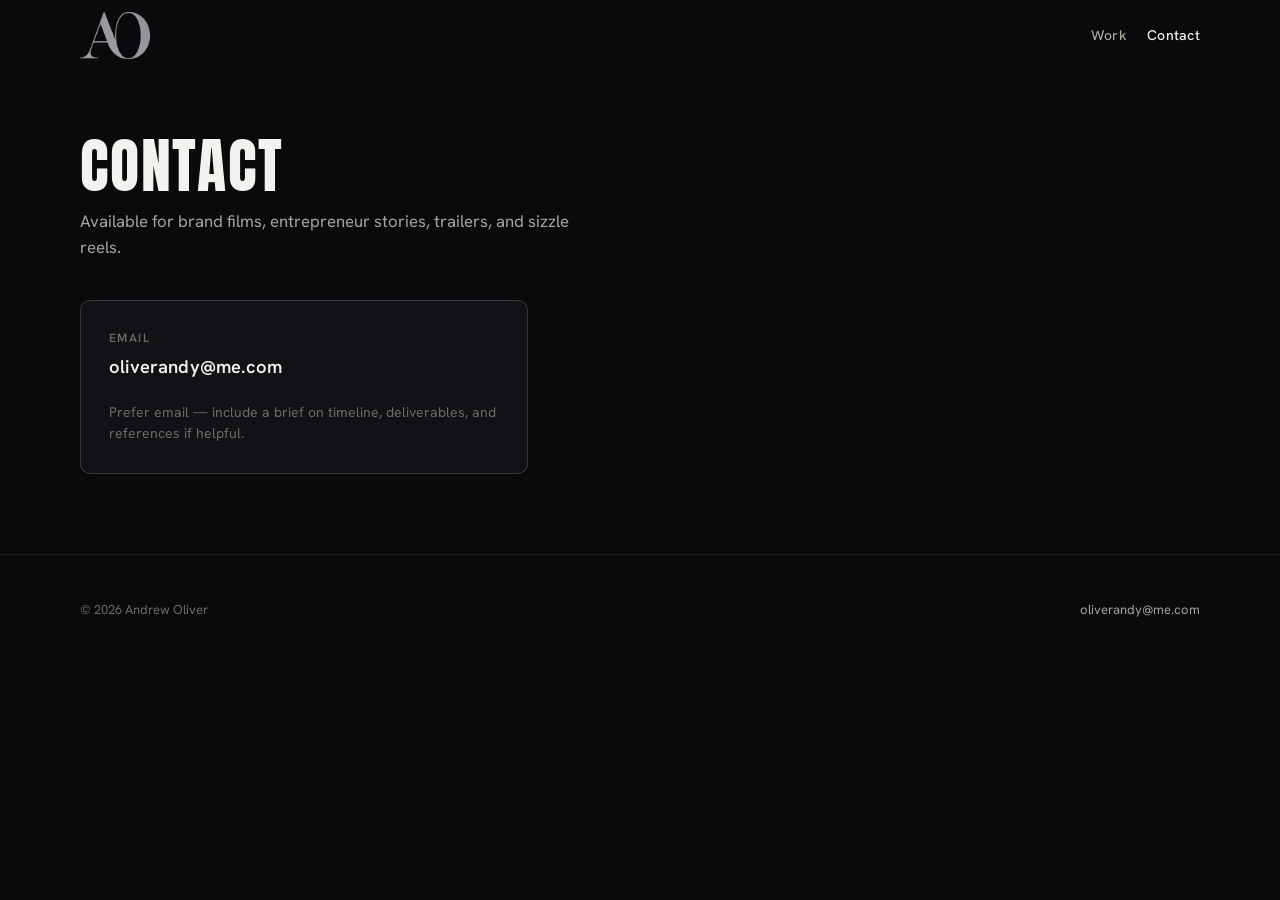
==== contact.html @ c92ae97e "Initial GitHub Pages portfolio for andrewoliver.com Static editor site with click-to-play lightbox, " ====
<!DOCTYPE html>
<html lang="en">
<head>
  <meta charset="utf-8" />
  <meta name="viewport" content="width=device-width, initial-scale=1" />
  <title>Contact — Andrew Oliver</title>
  <meta name="description" content="Get in touch with Andrew Oliver for editorial and brand storytelling projects." />
  <meta name="theme-color" content="#0a0a0c" />
  <link rel="canonical" href="https://www.andrewoliver.com/contact.html" />
  <meta property="og:type" content="website" />
  <meta property="og:title" content="Contact — Andrew Oliver" />
  <meta property="og:description" content="Get in touch for editorial and brand storytelling projects." />
  <meta property="og:url" content="https://www.andrewoliver.com/contact.html" />
  <meta property="og:image" content="https://www.andrewoliver.com/assets/og.png" />
  <meta name="twitter:card" content="summary_large_image" />
  <meta name="twitter:title" content="Contact — Andrew Oliver" />
  <meta name="twitter:description" content="Get in touch for editorial and brand storytelling projects." />
  <meta name="twitter:image" content="https://www.andrewoliver.com/assets/og.png" />
  <link rel="icon" type="image/png" href="assets/favicon.png" />
  <link rel="apple-touch-icon" href="assets/apple-touch-icon.png" />
  <link rel="preconnect" href="https://fonts.googleapis.com" />
  <link rel="preconnect" href="https://fonts.gstatic.com" crossorigin />
  <link href="https://fonts.googleapis.com/css2?family=Anton&family=Hanken+Grotesk:wght@400;500;600;700&display=swap" rel="stylesheet" />
  <link rel="stylesheet" href="css/styles.css" />
</head>
<body>
  <a class="skip-link" href="#main">Skip to content</a>
  <header class="site-header">
    <div class="header-inner">
      <a class="brand" href="index.html" aria-label="Andrew Oliver home">
        <img src="assets/monogram.png" alt="" height="48" />
      </a>
      <nav class="nav" aria-label="Primary">
        <a href="index.html">Work</a>
        <a href="contact.html" aria-current="page">Contact</a>
      </nav>
    </div>
  </header>
  <main id="main" class="main">
    <section class="page-hero">
      <h1>Contact</h1>
      <p>Available for brand films, entrepreneur stories, trailers, and sizzle reels.</p>
    </section>
    <div class="contact-card">
      <p style="margin:0;color:var(--fg-dim);font-size:0.75rem;letter-spacing:0.12em;text-transform:uppercase;font-weight:600;">Email</p>
      <a class="email-link" href="mailto:oliverandy@me.com">oliverandy@me.com</a>
      <p class="contact-note">Prefer email — include a brief on timeline, deliverables, and references if helpful.</p>
    </div>
  </main>
  <footer class="site-footer">
    <div class="footer-inner">
      <p>&copy; <span id="year"></span> Andrew Oliver</p>
      <p><a href="mailto:oliverandy@me.com">oliverandy@me.com</a></p>
    </div>
  </footer>
  <script>
    document.getElementById("year").textContent = new Date().getFullYear();
    const header = document.querySelector(".site-header");
    const onScroll = () => header.classList.toggle("is-scrolled", window.scrollY > 8);
    onScroll();
    window.addEventListener("scroll", onScroll, { passive: true });
  </script>
</body>
</html>
---- css/styles.css ----
/* Andrew Oliver — cinematic editor portfolio */
:root {
  --bg: #0a0a0c;
  --bg-elevated: #121216;
  --bg-card: #16161c;
  --fg: #f4f2ee;
  --fg-muted: #a8a49c;
  --fg-dim: #6e6a64;
  --accent: #f4f2ee;
  --border: rgba(244, 242, 238, 0.08);
  --border-strong: rgba(244, 242, 238, 0.16);
  --overlay: rgba(4, 4, 6, 0.88);
  --radius: 10px;
  --radius-sm: 6px;
  --header-h: 72px;
  --font-display: "Anton", system-ui, sans-serif;
  --font-body: "Hanken Grotesk", system-ui, sans-serif;
  --ease: cubic-bezier(0.22, 1, 0.36, 1);
  --shadow: 0 20px 50px rgba(0, 0, 0, 0.45);
}

*,
*::before,
*::after {
  box-sizing: border-box;
}

html {
  scroll-behavior: smooth;
  -webkit-text-size-adjust: 100%;
}

body {
  margin: 0;
  min-height: 100vh;
  background: var(--bg);
  color: var(--fg);
  font-family: var(--font-body);
  font-weight: 400;
  font-size: 1rem;
  line-height: 1.55;
  -webkit-font-smoothing: antialiased;
  text-rendering: optimizeLegibility;
}

img,
video {
  max-width: 100%;
  display: block;
}

a {
  color: inherit;
  text-decoration: none;
}

a:hover {
  text-decoration: underline;
  text-underline-offset: 3px;
}

button {
  font: inherit;
  color: inherit;
  background: none;
  border: none;
  cursor: pointer;
}

:focus-visible {
  outline: 2px solid var(--fg);
  outline-offset: 3px;
}

.skip-link {
  position: absolute;
  left: 1rem;
  top: -100px;
  z-index: 1000;
  padding: 0.75rem 1rem;
  background: var(--fg);
  color: var(--bg);
  border-radius: var(--radius-sm);
  font-weight: 600;
  transition: top 0.2s var(--ease);
}

.skip-link:focus {
  top: 1rem;
  text-decoration: none;
}

/* Header */
.site-header {
  position: sticky;
  top: 0;
  z-index: 100;
  height: var(--header-h);
  display: flex;
  align-items: center;
  background: transparent;
  border-bottom: 1px solid transparent;
  transition: background 0.3s var(--ease), border-color 0.3s var(--ease), backdrop-filter 0.3s var(--ease);
}

.site-header.is-scrolled {
  background: rgba(10, 10, 12, 0.86);
  backdrop-filter: blur(14px);
  -webkit-backdrop-filter: blur(14px);
  border-bottom-color: var(--border);
}

.header-inner {
  width: min(1120px, calc(100% - 2.5rem));
  margin: 0 auto;
  display: flex;
  align-items: center;
  justify-content: space-between;
  gap: 1.5rem;
}

.brand {
  display: inline-flex;
  align-items: center;
  gap: 0.75rem;
  text-decoration: none;
}

.brand:hover {
  text-decoration: none;
}

.brand img {
  height: 48px;
  width: auto;
  max-width: none;
  object-fit: contain;
}

.brand-name {
  display: none;
  font-family: var(--font-display);
  font-size: 1.15rem;
  letter-spacing: 0.04em;
  text-transform: uppercase;
  line-height: 1;
}

.nav {
  display: flex;
  align-items: center;
  gap: 1.25rem;
}

.nav a {
  font-size: 0.875rem;
  font-weight: 500;
  letter-spacing: 0.02em;
  color: var(--fg-muted);
  text-decoration: none;
  transition: color 0.2s ease;
}

.nav a:hover,
.nav a[aria-current="page"] {
  color: var(--fg);
  text-decoration: none;
}

/* Main layout */
.main {
  width: min(1120px, calc(100% - 2.5rem));
  margin: 0 auto;
  padding: 0 0 5rem;
}

/* Hero */
.hero {
  padding: 4.5rem 0 3rem;
}

.hero-kicker {
  margin: 0 0 0.75rem;
  font-size: 0.75rem;
  font-weight: 600;
  letter-spacing: 0.16em;
  text-transform: uppercase;
  color: var(--fg-dim);
}

.hero-title {
  margin: 0 0 1rem;
  font-family: var(--font-display);
  font-size: clamp(2.75rem, 8vw, 5.5rem);
  font-weight: 400;
  letter-spacing: 0.02em;
  text-transform: uppercase;
  line-height: 0.95;
}

.hero-tagline {
  margin: 0;
  max-width: 28rem;
  font-size: 1.05rem;
  color: var(--fg-muted);
}

/* Filters */
.filters {
  display: flex;
  flex-wrap: wrap;
  gap: 0.5rem;
  margin: 0 0 2.75rem;
  padding-bottom: 0.25rem;
}

.filter-chip {
  padding: 0.5rem 0.95rem;
  border: 1px solid var(--border-strong);
  border-radius: 999px;
  background: transparent;
  color: var(--fg-muted);
  font-size: 0.8125rem;
  font-weight: 500;
  letter-spacing: 0.02em;
  transition: background 0.2s ease, color 0.2s ease, border-color 0.2s ease;
}

.filter-chip:hover {
  color: var(--fg);
  border-color: rgba(244, 242, 238, 0.28);
}

.filter-chip.is-active {
  background: var(--fg);
  color: var(--bg);
  border-color: var(--fg);
}

/* Sections */
.work-section {
  margin-bottom: 3.5rem;
  scroll-margin-top: calc(var(--header-h) + 1rem);
}

.work-section.is-hidden {
  display: none;
}

.section-title {
  margin: 0 0 1.25rem;
  font-family: var(--font-display);
  font-size: clamp(1.4rem, 3vw, 1.85rem);
  font-weight: 400;
  letter-spacing: 0.04em;
  text-transform: uppercase;
  color: var(--fg);
}

.card-grid {
  display: grid;
  grid-template-columns: repeat(auto-fill, minmax(240px, 1fr));
  gap: 1.25rem;
}

/* Cards */
.card {
  position: relative;
  display: flex;
  flex-direction: column;
  gap: 0.75rem;
  background: transparent;
  border: none;
  padding: 0;
  text-align: left;
  border-radius: var(--radius);
  cursor: pointer;
  color: inherit;
}

.card:focus-visible {
  outline-offset: 4px;
}

.card-media {
  position: relative;
  aspect-ratio: 16 / 9;
  overflow: hidden;
  border-radius: var(--radius);
  background: var(--bg-card);
  border: 1px solid var(--border);
}

.card-media img {
  width: 100%;
  height: 100%;
  object-fit: cover;
  transition: transform 0.5s var(--ease), opacity 0.3s ease;
  opacity: 0.92;
}

.card:hover .card-media img,
.card:focus-visible .card-media img {
  transform: scale(1.03);
  opacity: 1;
}

.card-play {
  position: absolute;
  inset: 0;
  display: grid;
  place-items: center;
  background: linear-gradient(to top, rgba(0, 0, 0, 0.45), transparent 55%);
  opacity: 0.85;
  transition: opacity 0.25s ease;
}

.card:hover .card-play,
.card:focus-visible .card-play {
  opacity: 1;
}

.play-icon {
  width: 48px;
  height: 48px;
  border-radius: 50%;
  background: rgba(244, 242, 238, 0.92);
  color: var(--bg);
  display: grid;
  place-items: center;
  box-shadow: var(--shadow);
}

.play-icon svg {
  width: 18px;
  height: 18px;
  margin-left: 2px;
}

.card-duration {
  position: absolute;
  right: 0.65rem;
  bottom: 0.65rem;
  padding: 0.2rem 0.45rem;
  border-radius: 4px;
  background: rgba(10, 10, 12, 0.75);
  font-size: 0.7rem;
  font-weight: 600;
  letter-spacing: 0.04em;
  font-variant-numeric: tabular-nums;
}

.card-meta {
  display: flex;
  flex-direction: column;
  gap: 0.15rem;
  padding: 0 0.1rem;
}

.card-title {
  margin: 0;
  font-size: 0.95rem;
  font-weight: 600;
  letter-spacing: 0.01em;
}

.card-label {
  margin: 0;
  font-size: 0.75rem;
  color: var(--fg-dim);
  letter-spacing: 0.04em;
  text-transform: uppercase;
}

/* Lightbox */
.lightbox {
  position: fixed;
  inset: 0;
  z-index: 200;
  display: none;
  align-items: center;
  justify-content: center;
  padding: 1.25rem;
  background: var(--overlay);
  backdrop-filter: blur(8px);
  -webkit-backdrop-filter: blur(8px);
}

.lightbox.is-open {
  display: flex;
}

.lightbox-dialog {
  position: relative;
  width: min(960px, 100%);
  background: #000;
  border-radius: var(--radius);
  overflow: hidden;
  box-shadow: var(--shadow);
  border: 1px solid var(--border-strong);
}

.lightbox-close {
  position: absolute;
  top: 0.65rem;
  right: 0.65rem;
  z-index: 2;
  width: 40px;
  height: 40px;
  border-radius: 50%;
  background: rgba(10, 10, 12, 0.7);
  color: var(--fg);
  display: grid;
  place-items: center;
  transition: background 0.2s ease;
}

.lightbox-close:hover {
  background: rgba(10, 10, 12, 0.95);
}

.lightbox-stage {
  position: relative;
  aspect-ratio: 16 / 9;
  background: #000;
}

.lightbox-stage video,
.lightbox-stage iframe {
  width: 100%;
  height: 100%;
  border: 0;
  display: block;
  background: #000;
}

.lightbox-caption {
  padding: 0.85rem 1rem 1rem;
  background: var(--bg-elevated);
  border-top: 1px solid var(--border);
}

.lightbox-caption h2 {
  margin: 0;
  font-size: 1rem;
  font-weight: 600;
}

.lightbox-caption p {
  margin: 0.25rem 0 0;
  font-size: 0.8rem;
  color: var(--fg-muted);
}

body.lightbox-open {
  overflow: hidden;
}

/* Contact page */
.page-hero {
  padding: 4rem 0 2.5rem;
}

.page-hero h1 {
  margin: 0 0 0.75rem;
  font-family: var(--font-display);
  font-size: clamp(2.2rem, 6vw, 3.75rem);
  font-weight: 400;
  letter-spacing: 0.03em;
  text-transform: uppercase;
  line-height: 1;
}

.page-hero p {
  margin: 0;
  max-width: 32rem;
  color: var(--fg-muted);
  font-size: 1.05rem;
}

.contact-card {
  max-width: 28rem;
  padding: 1.75rem;
  border: 1px solid var(--border-strong);
  border-radius: var(--radius);
  background: var(--bg-elevated);
}

.contact-card a.email-link {
  display: inline-block;
  margin-top: 0.35rem;
  font-size: 1.15rem;
  font-weight: 600;
  letter-spacing: 0.01em;
}

.contact-note {
  margin: 1.25rem 0 0;
  font-size: 0.875rem;
  color: var(--fg-dim);
}

/* Footer */
.site-footer {
  border-top: 1px solid var(--border);
  padding: 2rem 0 2.5rem;
}

.footer-inner {
  width: min(1120px, calc(100% - 2.5rem));
  margin: 0 auto;
  display: flex;
  flex-wrap: wrap;
  align-items: center;
  justify-content: space-between;
  gap: 1rem;
  color: var(--fg-dim);
  font-size: 0.8125rem;
}

.footer-inner a {
  color: var(--fg-muted);
}

.footer-inner a:hover {
  color: var(--fg);
}

/* 404 */
.error-page {
  min-height: calc(100vh - var(--header-h) - 6rem);
  display: grid;
  place-items: center;
  text-align: center;
  padding: 3rem 0;
}

.error-page h1 {
  margin: 0 0 0.5rem;
  font-family: var(--font-display);
  font-size: clamp(3rem, 10vw, 6rem);
  letter-spacing: 0.04em;
  text-transform: uppercase;
  line-height: 1;
}

.error-page p {
  margin: 0 0 1.5rem;
  color: var(--fg-muted);
}

.btn {
  display: inline-flex;
  align-items: center;
  justify-content: center;
  padding: 0.7rem 1.2rem;
  border-radius: 999px;
  background: var(--fg);
  color: var(--bg);
  font-weight: 600;
  font-size: 0.875rem;
  text-decoration: none;
  transition: opacity 0.2s ease;
}

.btn:hover {
  opacity: 0.9;
  text-decoration: none;
}

/* Reduced motion */
@media (prefers-reduced-motion: reduce) {
  html {
    scroll-behavior: auto;
  }

  *,
  *::before,
  *::after {
    animation-duration: 0.01ms !important;
    animation-iteration-count: 1 !important;
    transition-duration: 0.01ms !important;
  }

  .card:hover .card-media img,
  .card:focus-visible .card-media img {
    transform: none;
  }
}

/* Responsive */
@media (max-width: 640px) {
  :root {
    --header-h: 64px;
  }

  .header-inner,
  .main,
  .footer-inner {
    width: calc(100% - 1.75rem);
  }

  .hero {
    padding: 3rem 0 2rem;
  }

  .brand-name {
    display: none;
  }

  .card-grid {
    grid-template-columns: 1fr;
    gap: 1.1rem;
  }

  .lightbox {
    padding: 0.75rem;
  }
}
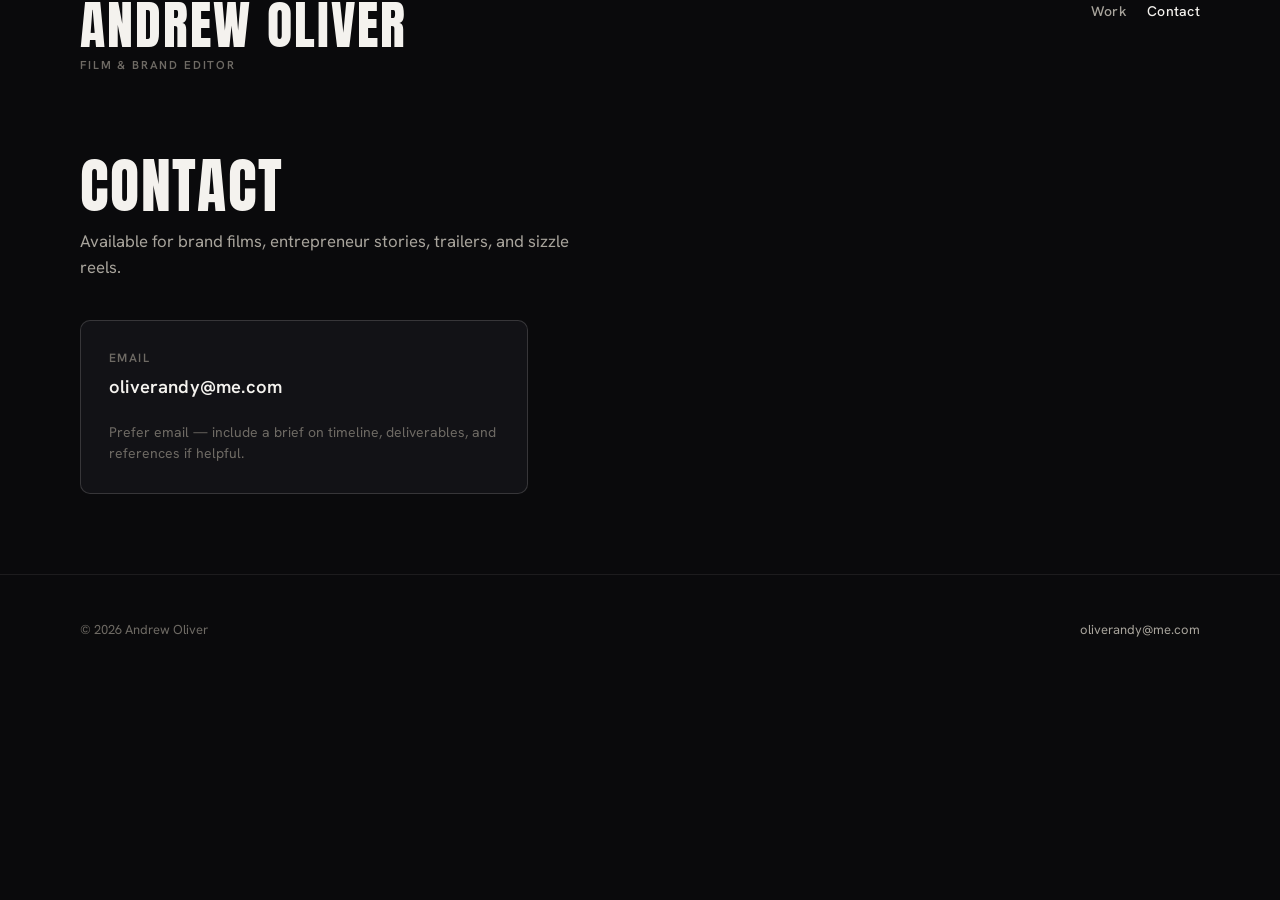
==== commit 9e4db1e7: "Move title into header; drop monogram logo" ====
--- a/contact.html
+++ b/contact.html
@@ -27,8 +27,9 @@
   <a class="skip-link" href="#main">Skip to content</a>
   <header class="site-header">
     <div class="header-inner">
-      <a class="brand" href="index.html" aria-label="Andrew Oliver home">
-        <img src="assets/monogram.png" alt="" height="48" />
+      <a class="brand" href="index.html">
+        <span class="brand-title">Andrew Oliver</span>
+        <span class="brand-kicker">Film &amp; brand editor</span>
       </a>
       <nav class="nav" aria-label="Primary">
         <a href="index.html">Work</a>
--- a/css/styles.css
+++ b/css/styles.css
@@ -114,36 +114,45 @@
   width: min(1120px, calc(100% - 2.5rem));
   margin: 0 auto;
   display: flex;
-  align-items: center;
+  align-items: flex-start;
   justify-content: space-between;
   gap: 1.5rem;
+  padding: 1.35rem 0 1.1rem;
 }
 
 .brand {
-  display: inline-flex;
-  align-items: center;
-  gap: 0.75rem;
-  text-decoration: none;
+  display: flex;
+  flex-direction: column;
+  align-items: flex-start;
+  gap: 0.35rem;
+  text-decoration: none;
+  min-width: 0;
 }
 
 .brand:hover {
   text-decoration: none;
 }
 
-.brand img {
-  height: 48px;
-  width: auto;
-  max-width: none;
-  object-fit: contain;
+.brand-title {
+  font-family: var(--font-display);
+  font-size: clamp(1.85rem, 5vw, 3.25rem);
+  font-weight: 400;
+  letter-spacing: 0.04em;
+  text-transform: uppercase;
+  line-height: 0.95;
+  color: var(--fg);
+}
+
+.brand-kicker {
+  font-size: 0.72rem;
+  font-weight: 600;
+  letter-spacing: 0.16em;
+  text-transform: uppercase;
+  color: var(--fg-dim);
 }
 
 .brand-name {
   display: none;
-  font-family: var(--font-display);
-  font-size: 1.15rem;
-  letter-spacing: 0.04em;
-  text-transform: uppercase;
-  line-height: 1;
 }
 
 .nav {
@@ -171,7 +180,7 @@
 .main {
   width: min(1120px, calc(100% - 2.5rem));
   margin: 0 auto;
-  padding: 0 0 5rem;
+  padding: 1.25rem 0 5rem;
 }
 
 /* Hero */
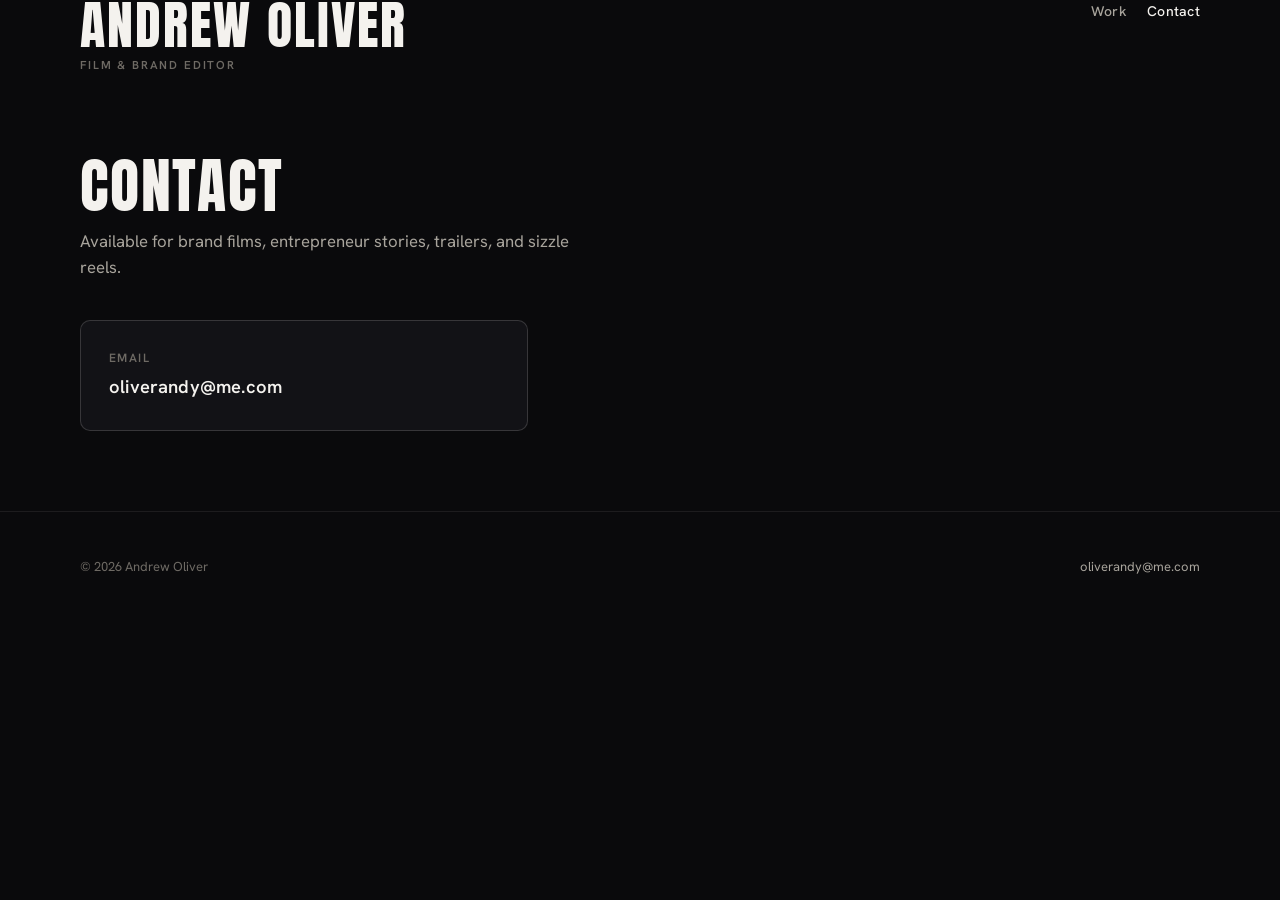
==== commit ca93590f: "Contact: remove inquiry-guidance line (timeline, deliverables, references)" ====
--- a/contact.html
+++ b/contact.html
@@ -45,7 +45,6 @@
     <div class="contact-card">
       <p style="margin:0;color:var(--fg-dim);font-size:0.75rem;letter-spacing:0.12em;text-transform:uppercase;font-weight:600;">Email</p>
       <a class="email-link" href="mailto:oliverandy@me.com">oliverandy@me.com</a>
-      <p class="contact-note">Prefer email — include a brief on timeline, deliverables, and references if helpful.</p>
     </div>
   </main>
   <footer class="site-footer">
